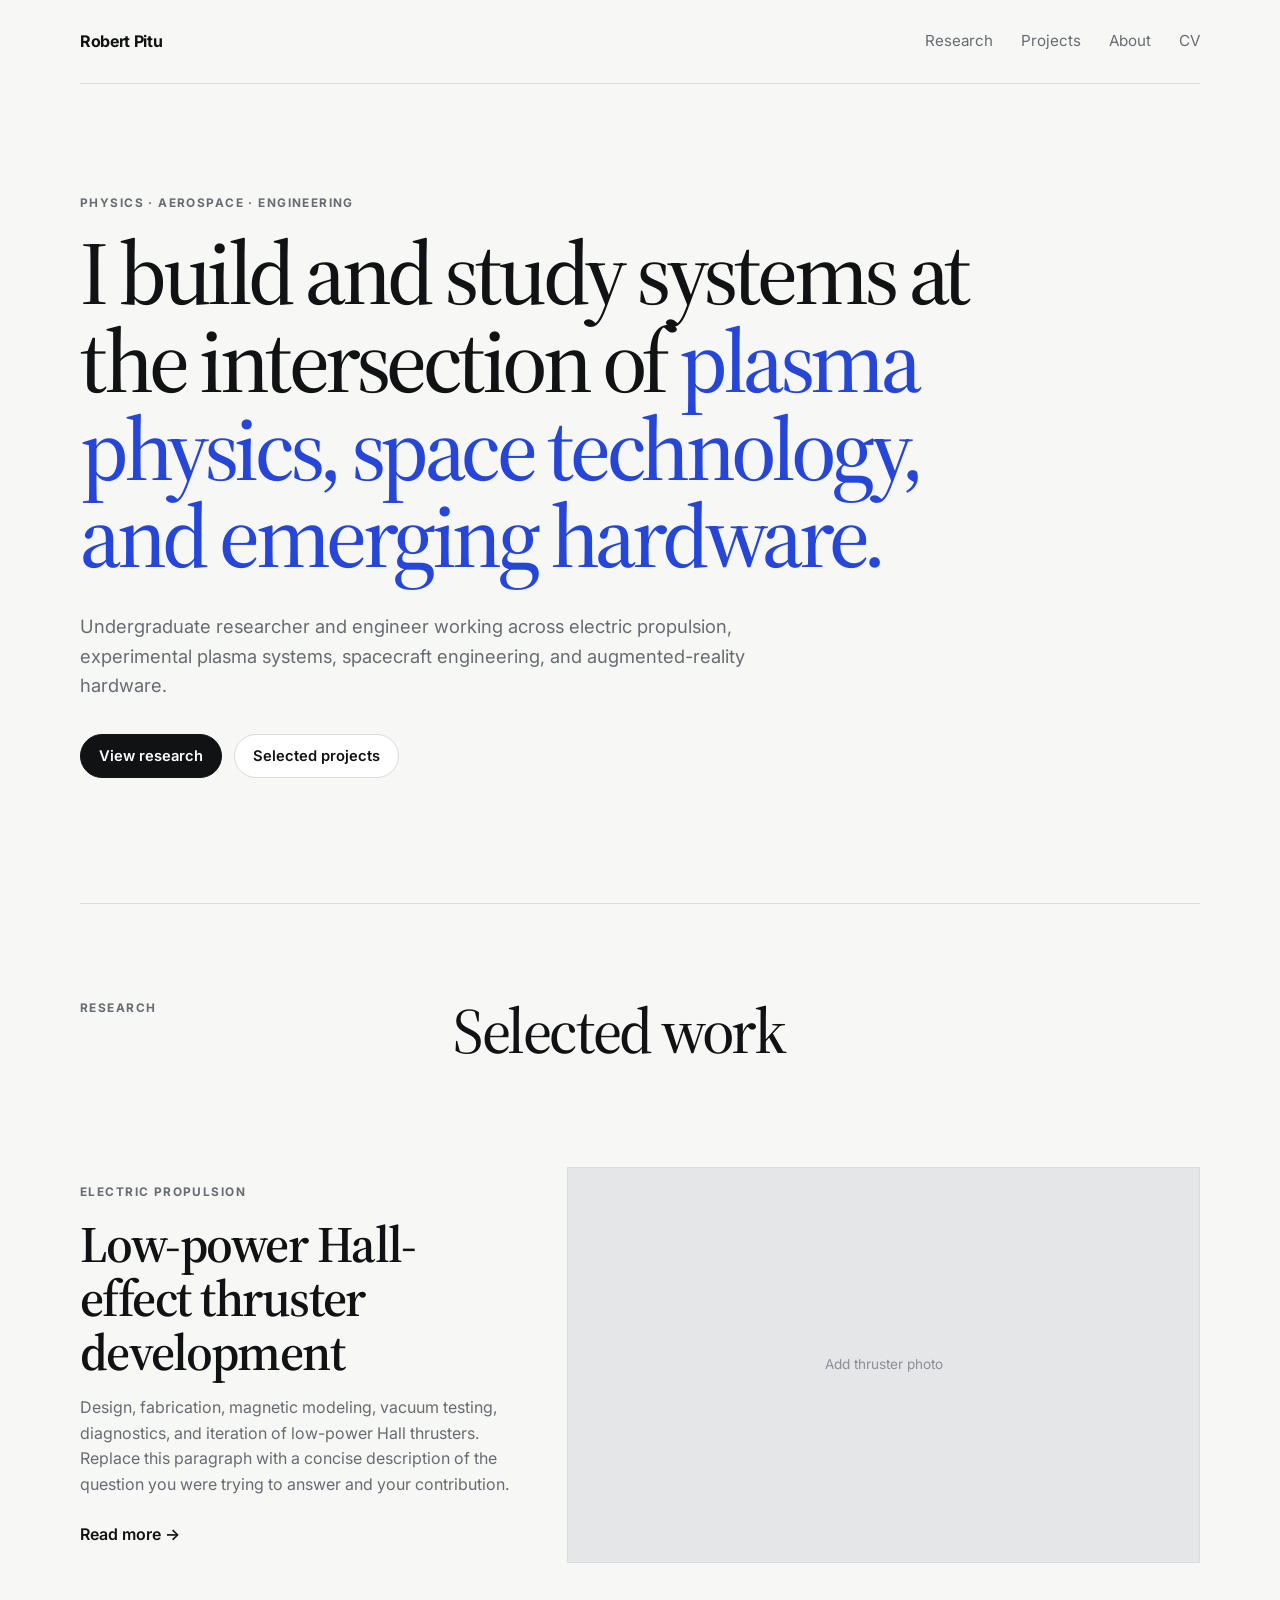
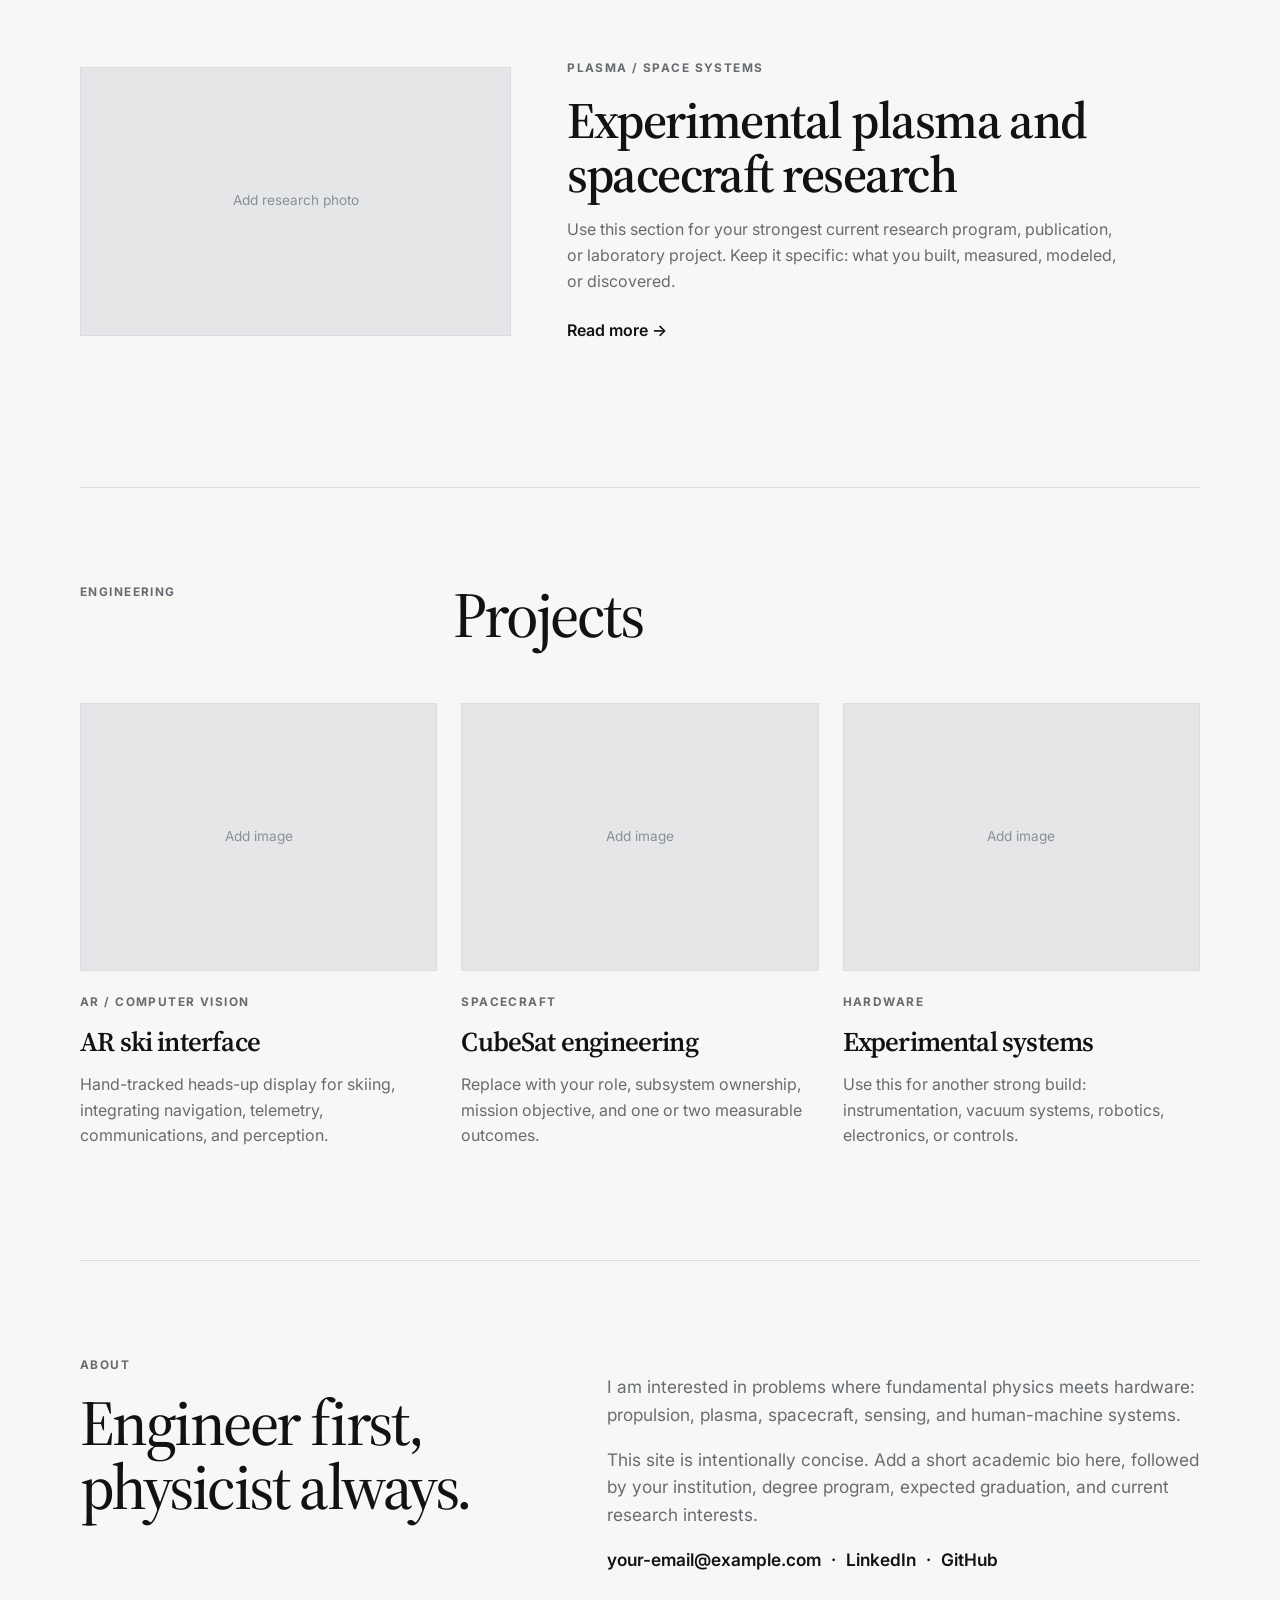
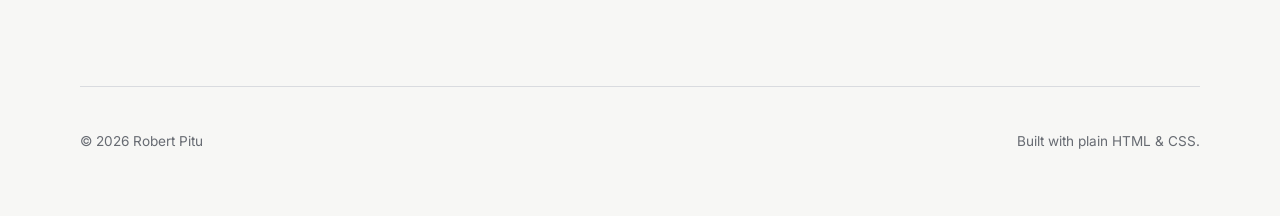
==== index.html @ 115cecb9 "Add files via upload" ====
<!doctype html>
<html lang="en">
<head>
  <meta charset="utf-8" />
  <meta name="viewport" content="width=device-width, initial-scale=1" />
  <meta name="description" content="Personal academic and engineering portfolio." />
  <title>Robert Pitu — Engineering & Research</title>
  <link rel="preconnect" href="https://fonts.googleapis.com">
  <link rel="preconnect" href="https://fonts.gstatic.com" crossorigin>
  <link href="https://fonts.googleapis.com/css2?family=Inter:wght@400;500;600;700&family=Source+Serif+4:opsz,wght@8..60,500;8..60,600&display=swap" rel="stylesheet">
  <link rel="stylesheet" href="styles.css" />
</head>
<body>
  <header class="site-header">
    <a class="brand" href="#top">Robert Pitu</a>
    <nav aria-label="Primary navigation">
      <a href="#research">Research</a>
      <a href="#projects">Projects</a>
      <a href="#about">About</a>
      <a href="assets/cv.pdf">CV</a>
    </nav>
  </header>

  <main id="top">
    <section class="hero">
      <p class="eyebrow">Physics · Aerospace · Engineering</p>
      <h1>I build and study systems at the intersection of <span>plasma physics, space technology, and emerging hardware.</span></h1>
      <p class="hero-copy">
        Undergraduate researcher and engineer working across electric propulsion, experimental plasma systems,
        spacecraft engineering, and augmented-reality hardware.
      </p>
      <div class="hero-links">
        <a class="button primary" href="#research">View research</a>
        <a class="button" href="#projects">Selected projects</a>
      </div>
    </section>

    <section id="research" class="section">
      <div class="section-heading">
        <p class="eyebrow">Research</p>
        <h2>Selected work</h2>
      </div>

      <article class="feature">
        <div class="feature-copy">
          <p class="meta">Electric Propulsion</p>
          <h3>Low-power Hall-effect thruster development</h3>
          <p>
            Design, fabrication, magnetic modeling, vacuum testing, diagnostics, and iteration of low-power Hall thrusters.
            Replace this paragraph with a concise description of the question you were trying to answer and your contribution.
          </p>
          <a href="#" class="text-link">Read more →</a>
        </div>
        <div class="media placeholder">
          <span>Add thruster photo</span>
        </div>
      </article>

      <article class="feature reverse">
        <div class="feature-copy">
          <p class="meta">Plasma / Space Systems</p>
          <h3>Experimental plasma and spacecraft research</h3>
          <p>
            Use this section for your strongest current research program, publication, or laboratory project.
            Keep it specific: what you built, measured, modeled, or discovered.
          </p>
          <a href="#" class="text-link">Read more →</a>
        </div>
        <div class="media placeholder">
          <span>Add research photo</span>
        </div>
      </article>
    </section>

    <section id="projects" class="section">
      <div class="section-heading">
        <p class="eyebrow">Engineering</p>
        <h2>Projects</h2>
      </div>

      <div class="project-grid">
        <article class="project-card">
          <div class="project-image placeholder"><span>Add image</span></div>
          <p class="meta">AR / Computer Vision</p>
          <h3>AR ski interface</h3>
          <p>Hand-tracked heads-up display for skiing, integrating navigation, telemetry, communications, and perception.</p>
        </article>

        <article class="project-card">
          <div class="project-image placeholder"><span>Add image</span></div>
          <p class="meta">Spacecraft</p>
          <h3>CubeSat engineering</h3>
          <p>Replace with your role, subsystem ownership, mission objective, and one or two measurable outcomes.</p>
        </article>

        <article class="project-card">
          <div class="project-image placeholder"><span>Add image</span></div>
          <p class="meta">Hardware</p>
          <h3>Experimental systems</h3>
          <p>Use this for another strong build: instrumentation, vacuum systems, robotics, electronics, or controls.</p>
        </article>
      </div>
    </section>

    <section id="about" class="section about">
      <div>
        <p class="eyebrow">About</p>
        <h2>Engineer first, physicist always.</h2>
      </div>
      <div class="about-copy">
        <p>
          I am interested in problems where fundamental physics meets hardware: propulsion, plasma,
          spacecraft, sensing, and human-machine systems.
        </p>
        <p>
          This site is intentionally concise. Add a short academic bio here, followed by your institution,
          degree program, expected graduation, and current research interests.
        </p>
        <p class="contact">
          <a href="mailto:your-email@example.com">your-email@example.com</a>
          <span>·</span>
          <a href="#">LinkedIn</a>
          <span>·</span>
          <a href="#">GitHub</a>
        </p>
      </div>
    </section>
  </main>

  <footer>
    <p>© <span id="year"></span> Robert Pitu</p>
    <p>Built with plain HTML & CSS.</p>
  </footer>

  <script src="script.js"></script>
</body>
</html>
---- styles.css ----
:root {
  --bg: #f7f7f5;
  --surface: #ffffff;
  --text: #111214;
  --muted: #676b72;
  --line: #d9dbdf;
  --accent: #2646d8;
  --max: 1120px;
}

* { box-sizing: border-box; }

html {
  scroll-behavior: smooth;
}

body {
  margin: 0;
  background: var(--bg);
  color: var(--text);
  font-family: Inter, system-ui, -apple-system, BlinkMacSystemFont, "Segoe UI", sans-serif;
  line-height: 1.6;
}

a {
  color: inherit;
  text-decoration: none;
}

.site-header {
  width: min(calc(100% - 40px), var(--max));
  margin: 0 auto;
  min-height: 84px;
  display: flex;
  align-items: center;
  justify-content: space-between;
  border-bottom: 1px solid var(--line);
}

.brand {
  font-weight: 700;
  letter-spacing: -0.02em;
}

nav {
  display: flex;
  gap: 28px;
  font-size: 0.95rem;
  color: var(--muted);
}

nav a:hover,
.text-link:hover,
.contact a:hover {
  color: var(--accent);
}

main,
footer {
  width: min(calc(100% - 40px), var(--max));
  margin: 0 auto;
}

.hero {
  padding: 110px 0 125px;
  max-width: 930px;
}

.eyebrow,
.meta {
  margin: 0 0 16px;
  text-transform: uppercase;
  letter-spacing: 0.12em;
  font-size: 0.74rem;
  font-weight: 700;
  color: var(--muted);
}

.hero h1,
.section h2,
.feature h3,
.project-card h3 {
  font-family: "Source Serif 4", Georgia, serif;
}

.hero h1 {
  margin: 0;
  font-size: clamp(3rem, 7vw, 6.8rem);
  line-height: 0.98;
  letter-spacing: -0.05em;
  font-weight: 500;
}

.hero h1 span {
  color: var(--accent);
}

.hero-copy {
  max-width: 720px;
  margin: 32px 0 0;
  font-size: 1.15rem;
  color: var(--muted);
}

.hero-links {
  display: flex;
  gap: 12px;
  margin-top: 34px;
}

.button {
  display: inline-flex;
  align-items: center;
  justify-content: center;
  min-height: 44px;
  padding: 0 18px;
  border: 1px solid var(--line);
  border-radius: 999px;
  background: var(--surface);
  font-size: 0.92rem;
  font-weight: 600;
}

.button.primary {
  background: var(--text);
  border-color: var(--text);
  color: white;
}

.section {
  padding: 95px 0;
  border-top: 1px solid var(--line);
}

.section-heading {
  display: grid;
  grid-template-columns: 1fr 2fr;
  align-items: start;
  margin-bottom: 56px;
}

.section h2 {
  margin: 0;
  font-size: clamp(2.3rem, 5vw, 4.3rem);
  letter-spacing: -0.04em;
  line-height: 1;
  font-weight: 500;
}

.feature {
  display: grid;
  grid-template-columns: 0.92fr 1.35fr;
  gap: 56px;
  align-items: center;
  padding: 48px 0;
}

.feature.reverse .feature-copy {
  order: 2;
}

.feature.reverse .media {
  order: 1;
}

.feature h3,
.project-card h3 {
  margin: 0 0 14px;
  line-height: 1.05;
  letter-spacing: -0.03em;
  font-weight: 600;
}

.feature h3 {
  font-size: clamp(2rem, 4vw, 3.4rem);
}

.feature-copy p:not(.meta) {
  color: var(--muted);
  max-width: 560px;
}

.text-link {
  display: inline-block;
  margin-top: 8px;
  font-weight: 600;
}

.media,
.project-image {
  background: #e5e6e8;
  overflow: hidden;
}

.media {
  aspect-ratio: 16 / 10;
}

.project-image {
  aspect-ratio: 4 / 3;
  margin-bottom: 22px;
}

.media img,
.project-image img {
  width: 100%;
  height: 100%;
  object-fit: cover;
  display: block;
}

.placeholder {
  display: grid;
  place-items: center;
  color: #8b8f96;
  font-size: 0.85rem;
  border: 1px solid #dadce0;
}

.project-grid {
  display: grid;
  grid-template-columns: repeat(3, 1fr);
  gap: 24px;
}

.project-card h3 {
  font-size: 1.7rem;
}

.project-card p:last-child {
  color: var(--muted);
}

.about {
  display: grid;
  grid-template-columns: 1fr 1.3fr;
  gap: 70px;
}

.about-copy {
  font-size: 1.08rem;
  color: var(--muted);
}

.contact {
  display: flex;
  flex-wrap: wrap;
  gap: 10px;
  color: var(--text);
  font-weight: 600;
}

footer {
  display: flex;
  justify-content: space-between;
  gap: 20px;
  padding: 30px 0 50px;
  border-top: 1px solid var(--line);
  color: var(--muted);
  font-size: 0.85rem;
}

@media (max-width: 760px) {
  .site-header {
    min-height: 72px;
  }

  nav {
    gap: 14px;
    font-size: 0.83rem;
  }

  nav a:nth-child(3) {
    display: none;
  }

  .hero {
    padding: 80px 0 90px;
  }

  .section {
    padding: 72px 0;
  }

  .section-heading,
  .feature,
  .about {
    grid-template-columns: 1fr;
  }

  .section-heading {
    gap: 10px;
  }

  .feature {
    gap: 26px;
  }

  .feature.reverse .feature-copy,
  .feature.reverse .media {
    order: initial;
  }

  .project-grid {
    grid-template-columns: 1fr;
    gap: 46px;
  }

  footer {
    flex-direction: column;
  }
}
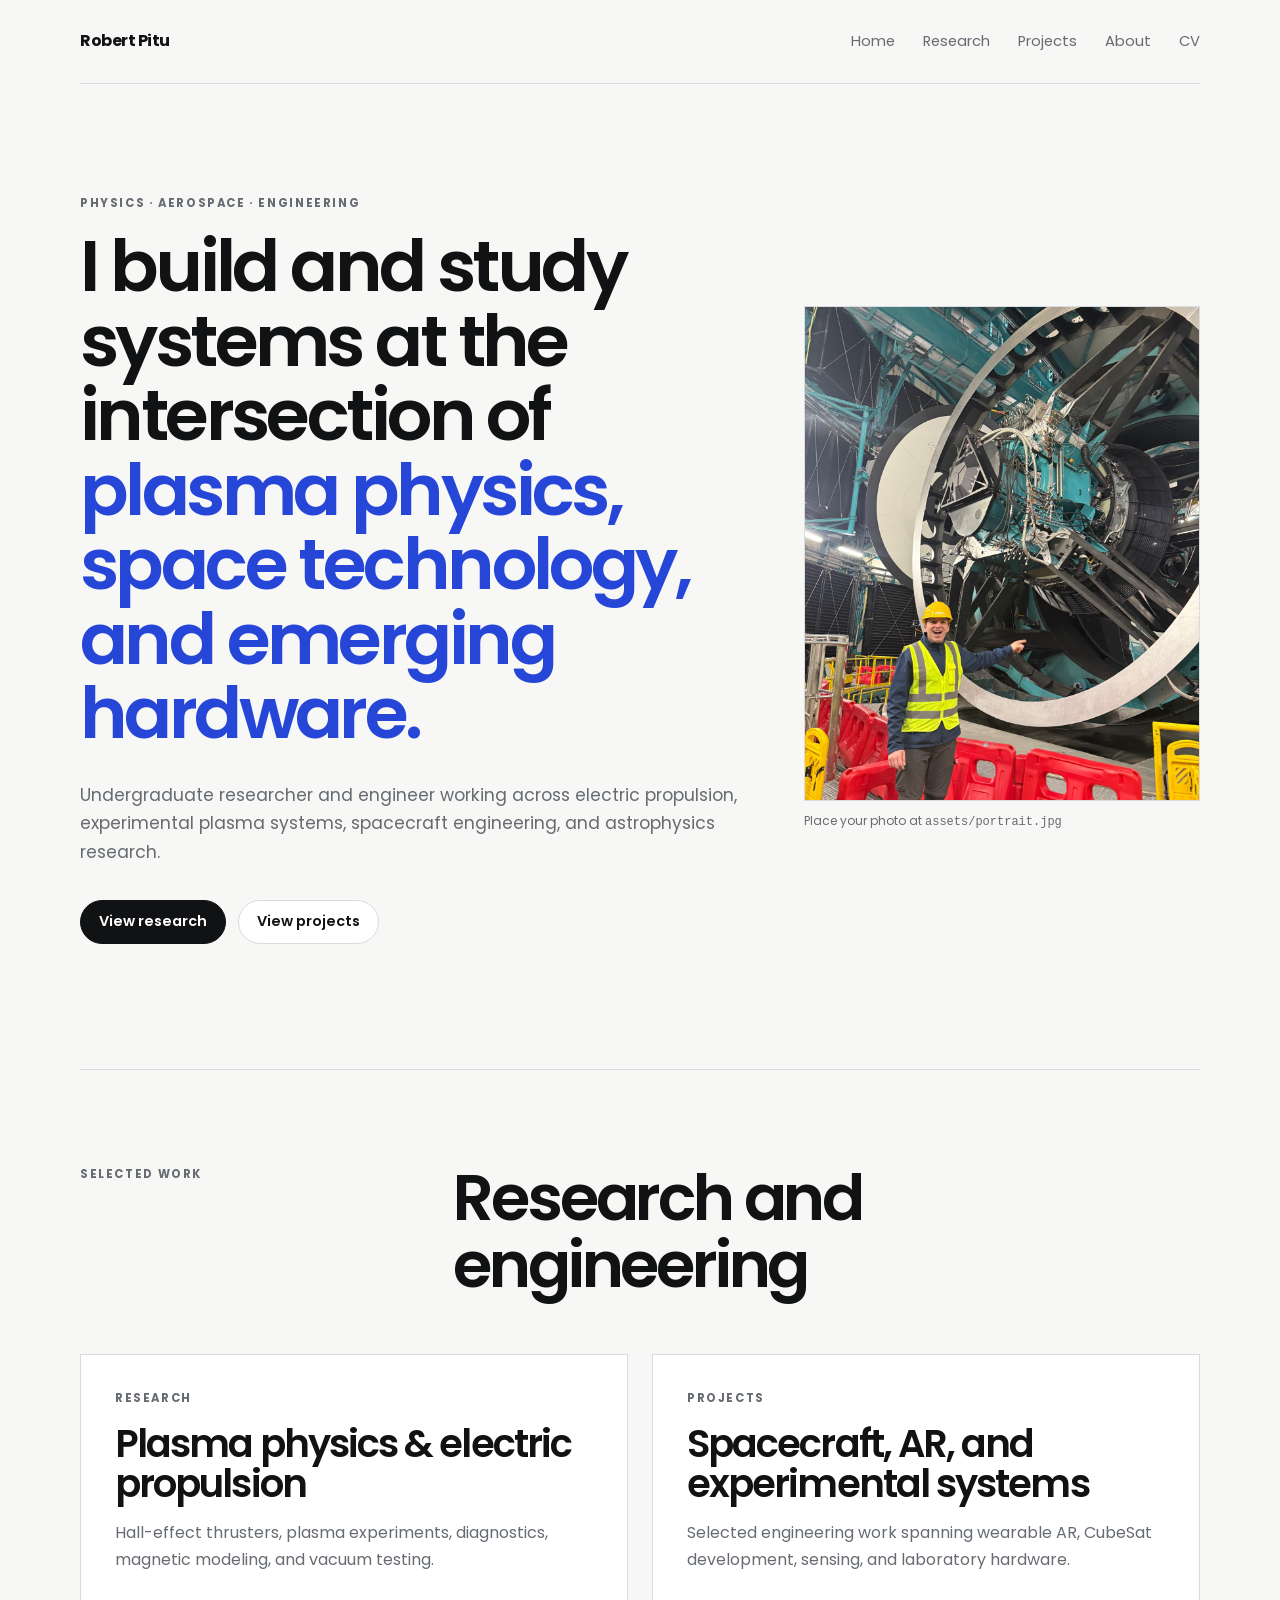
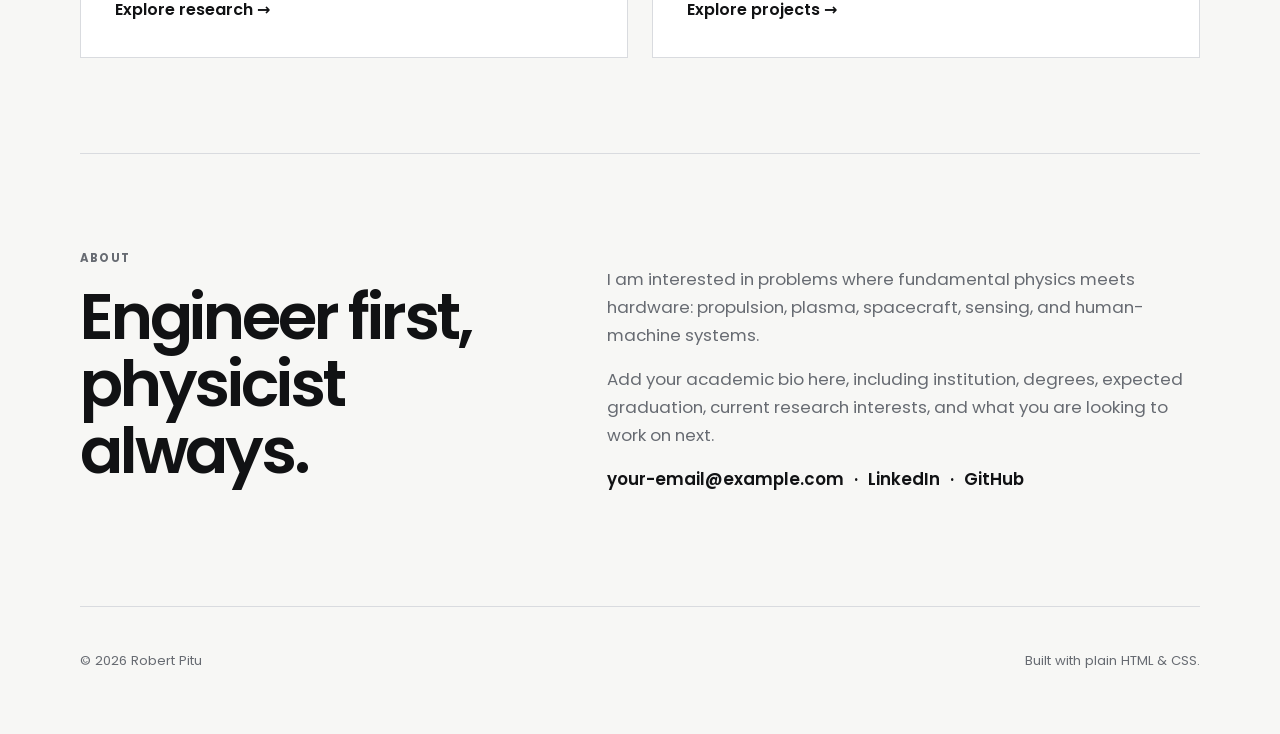
==== commit 3a8a59e9: "Images" ====
--- a/index.html
+++ b/index.html
@@ -3,102 +3,76 @@
 <head>
   <meta charset="utf-8" />
   <meta name="viewport" content="width=device-width, initial-scale=1" />
-  <meta name="description" content="Personal academic and engineering portfolio." />
+  <meta name="description" content="Robert Pitu — engineering, physics, and research portfolio." />
   <title>Robert Pitu — Engineering & Research</title>
+
   <link rel="preconnect" href="https://fonts.googleapis.com">
   <link rel="preconnect" href="https://fonts.gstatic.com" crossorigin>
-  <link href="https://fonts.googleapis.com/css2?family=Inter:wght@400;500;600;700&family=Source+Serif+4:opsz,wght@8..60,500;8..60,600&display=swap" rel="stylesheet">
+  <link href="https://fonts.googleapis.com/css2?family=Poppins:wght@400;500;600;700&display=swap" rel="stylesheet">
   <link rel="stylesheet" href="styles.css" />
+
 </head>
 <body>
+
   <header class="site-header">
-    <a class="brand" href="#top">Robert Pitu</a>
+    <a class="brand" href="index.html">Robert Pitu</a>
     <nav aria-label="Primary navigation">
-      <a href="#research">Research</a>
-      <a href="#projects">Projects</a>
-      <a href="#about">About</a>
+      <a href="index.html">Home</a>
+      <a href="research.html">Research</a>
+      <a href="projects.html">Projects</a>
+      <a href="index.html#about">About</a>
       <a href="assets/cv.pdf">CV</a>
     </nav>
   </header>
 
-  <main id="top">
-    <section class="hero">
-      <p class="eyebrow">Physics · Aerospace · Engineering</p>
-      <h1>I build and study systems at the intersection of <span>plasma physics, space technology, and emerging hardware.</span></h1>
-      <p class="hero-copy">
-        Undergraduate researcher and engineer working across electric propulsion, experimental plasma systems,
-        spacecraft engineering, and augmented-reality hardware.
-      </p>
-      <div class="hero-links">
-        <a class="button primary" href="#research">View research</a>
-        <a class="button" href="#projects">Selected projects</a>
+
+  <main>
+    <section class="hero hero-split">
+      <div class="hero-copy-wrap">
+        <p class="eyebrow">Physics · Aerospace · Engineering</p>
+        <h1>
+          I build and study systems at the intersection of
+          <span>plasma physics, space technology, and emerging hardware.</span>
+        </h1>
+        <p class="hero-copy">
+          Undergraduate researcher and engineer working across electric propulsion,
+          experimental plasma systems, spacecraft engineering, and astrophysics research.
+        </p>
+
+        <div class="hero-links">
+          <a class="button primary" href="research.html">View research</a>
+          <a class="button" href="projects.html">View projects</a>
+        </div>
+      </div>
+
+      <div class="portrait-shell">
+        <div class="portrait placeholder">
+          <span><img src="assets/personal1.jpeg" alt="Image1"></span>
+        </div>
+        <p class="portrait-note">Place your photo at <code>assets/portrait.jpg</code></p>
       </div>
     </section>
 
-    <section id="research" class="section">
+    <section class="section landing-intro">
       <div class="section-heading">
-        <p class="eyebrow">Research</p>
-        <h2>Selected work</h2>
+        <p class="eyebrow">Selected work</p>
+        <h2>Research and engineering</h2>
       </div>
 
-      <article class="feature">
-        <div class="feature-copy">
-          <p class="meta">Electric Propulsion</p>
-          <h3>Low-power Hall-effect thruster development</h3>
-          <p>
-            Design, fabrication, magnetic modeling, vacuum testing, diagnostics, and iteration of low-power Hall thrusters.
-            Replace this paragraph with a concise description of the question you were trying to answer and your contribution.
-          </p>
-          <a href="#" class="text-link">Read more →</a>
-        </div>
-        <div class="media placeholder">
-          <span>Add thruster photo</span>
-        </div>
-      </article>
+      <div class="landing-cards">
+        <a class="landing-card" href="research.html">
+          <p class="meta">Research</p>
+          <h3>Plasma physics & electric propulsion</h3>
+          <p>Hall-effect thrusters, plasma experiments, diagnostics, magnetic modeling, and vacuum testing.</p>
+          <span class="text-link">Explore research →</span>
+        </a>
 
-      <article class="feature reverse">
-        <div class="feature-copy">
-          <p class="meta">Plasma / Space Systems</p>
-          <h3>Experimental plasma and spacecraft research</h3>
-          <p>
-            Use this section for your strongest current research program, publication, or laboratory project.
-            Keep it specific: what you built, measured, modeled, or discovered.
-          </p>
-          <a href="#" class="text-link">Read more →</a>
-        </div>
-        <div class="media placeholder">
-          <span>Add research photo</span>
-        </div>
-      </article>
-    </section>
-
-    <section id="projects" class="section">
-      <div class="section-heading">
-        <p class="eyebrow">Engineering</p>
-        <h2>Projects</h2>
-      </div>
-
-      <div class="project-grid">
-        <article class="project-card">
-          <div class="project-image placeholder"><span>Add image</span></div>
-          <p class="meta">AR / Computer Vision</p>
-          <h3>AR ski interface</h3>
-          <p>Hand-tracked heads-up display for skiing, integrating navigation, telemetry, communications, and perception.</p>
-        </article>
-
-        <article class="project-card">
-          <div class="project-image placeholder"><span>Add image</span></div>
-          <p class="meta">Spacecraft</p>
-          <h3>CubeSat engineering</h3>
-          <p>Replace with your role, subsystem ownership, mission objective, and one or two measurable outcomes.</p>
-        </article>
-
-        <article class="project-card">
-          <div class="project-image placeholder"><span>Add image</span></div>
-          <p class="meta">Hardware</p>
-          <h3>Experimental systems</h3>
-          <p>Use this for another strong build: instrumentation, vacuum systems, robotics, electronics, or controls.</p>
-        </article>
+        <a class="landing-card" href="projects.html">
+          <p class="meta">Projects</p>
+          <h3>Spacecraft, AR, and experimental systems</h3>
+          <p>Selected engineering work spanning wearable AR, CubeSat development, sensing, and laboratory hardware.</p>
+          <span class="text-link">Explore projects →</span>
+        </a>
       </div>
     </section>
 
@@ -107,15 +81,18 @@
         <p class="eyebrow">About</p>
         <h2>Engineer first, physicist always.</h2>
       </div>
+
       <div class="about-copy">
         <p>
-          I am interested in problems where fundamental physics meets hardware: propulsion, plasma,
-          spacecraft, sensing, and human-machine systems.
+          I am interested in problems where fundamental physics meets hardware:
+          propulsion, plasma, spacecraft, sensing, and human-machine systems.
         </p>
+
         <p>
-          This site is intentionally concise. Add a short academic bio here, followed by your institution,
-          degree program, expected graduation, and current research interests.
+          Add your academic bio here, including institution, degrees, expected graduation,
+          current research interests, and what you are looking to work on next.
         </p>
+
         <p class="contact">
           <a href="mailto:your-email@example.com">your-email@example.com</a>
           <span>·</span>
@@ -127,11 +104,12 @@
     </section>
   </main>
 
+
   <footer>
     <p>© <span id="year"></span> Robert Pitu</p>
     <p>Built with plain HTML & CSS.</p>
   </footer>
+  <script src="script.js"></script>
 
-  <script src="script.js"></script>
 </body>
 </html>
--- a/styles.css
+++ b/styles.css
@@ -10,22 +10,17 @@
 
 * { box-sizing: border-box; }
 
-html {
-  scroll-behavior: smooth;
-}
+html { scroll-behavior: smooth; }
 
 body {
   margin: 0;
   background: var(--bg);
   color: var(--text);
-  font-family: Inter, system-ui, -apple-system, BlinkMacSystemFont, "Segoe UI", sans-serif;
-  line-height: 1.6;
-}
-
-a {
-  color: inherit;
-  text-decoration: none;
-}
+  font-family: "Poppins", system-ui, -apple-system, BlinkMacSystemFont, "Segoe UI", sans-serif;
+  line-height: 1.65;
+}
+
+a { color: inherit; text-decoration: none; }
 
 .site-header {
   width: min(calc(100% - 40px), var(--max));
@@ -39,13 +34,13 @@
 
 .brand {
   font-weight: 700;
-  letter-spacing: -0.02em;
+  letter-spacing: -0.03em;
 }
 
 nav {
   display: flex;
   gap: 28px;
-  font-size: 0.95rem;
+  font-size: 0.92rem;
   color: var(--muted);
 }
 
@@ -61,34 +56,43 @@
   margin: 0 auto;
 }
 
-.hero {
-  padding: 110px 0 125px;
-  max-width: 930px;
-}
-
 .eyebrow,
 .meta {
   margin: 0 0 16px;
   text-transform: uppercase;
-  letter-spacing: 0.12em;
-  font-size: 0.74rem;
+  letter-spacing: 0.14em;
+  font-size: 0.72rem;
   font-weight: 700;
   color: var(--muted);
 }
 
+/* LANDING */
+
+.hero {
+  padding: 110px 0 125px;
+}
+
+.hero-split {
+  display: grid;
+  grid-template-columns: minmax(0, 1.25fr) minmax(280px, 0.75fr);
+  gap: 64px;
+  align-items: center;
+}
+
 .hero h1,
+.page-hero h1,
 .section h2,
-.feature h3,
-.project-card h3 {
-  font-family: "Source Serif 4", Georgia, serif;
+.feature h2,
+.project h2,
+.landing-card h3 {
+  margin: 0;
+  line-height: 1.04;
+  letter-spacing: -0.05em;
+  font-weight: 600;
 }
 
 .hero h1 {
-  margin: 0;
-  font-size: clamp(3rem, 7vw, 6.8rem);
-  line-height: 0.98;
-  letter-spacing: -0.05em;
-  font-weight: 500;
+  font-size: clamp(2.8rem, 5.6vw, 5.6rem);
 }
 
 .hero h1 span {
@@ -96,9 +100,9 @@
 }
 
 .hero-copy {
-  max-width: 720px;
-  margin: 32px 0 0;
-  font-size: 1.15rem;
+  max-width: 760px;
+  margin: 30px 0 0;
+  font-size: 1.08rem;
   color: var(--muted);
 }
 
@@ -117,7 +121,7 @@
   border: 1px solid var(--line);
   border-radius: 999px;
   background: var(--surface);
-  font-size: 0.92rem;
+  font-size: 0.9rem;
   font-weight: 600;
 }
 
@@ -127,6 +131,35 @@
   color: white;
 }
 
+.portrait-shell {
+  align-self: stretch;
+  display: flex;
+  flex-direction: column;
+  justify-content: center;
+}
+
+.portrait {
+  width: 100%;
+  aspect-ratio: 4 / 5;
+  background: #e5e6e8;
+  overflow: hidden;
+}
+
+.portrait img {
+  width: 100%;
+  height: 100%;
+  object-fit: cover;
+  display: block;
+}
+
+.portrait-note {
+  margin: 10px 0 0;
+  color: var(--muted);
+  font-size: 0.75rem;
+}
+
+/* GENERAL */
+
 .section {
   padding: 95px 0;
   border-top: 1px solid var(--line);
@@ -140,12 +173,59 @@
 }
 
 .section h2 {
-  margin: 0;
-  font-size: clamp(2.3rem, 5vw, 4.3rem);
-  letter-spacing: -0.04em;
-  line-height: 1;
-  font-weight: 500;
-}
+  font-size: clamp(2.2rem, 5vw, 4.1rem);
+}
+
+.page-hero {
+  padding: 110px 0 90px;
+  max-width: 900px;
+}
+
+.page-hero h1 {
+  font-size: clamp(3rem, 6vw, 5.6rem);
+}
+
+.page-hero > p:last-child {
+  max-width: 760px;
+  margin-top: 28px;
+  color: var(--muted);
+  font-size: 1.08rem;
+}
+
+.landing-cards {
+  display: grid;
+  grid-template-columns: 1fr 1fr;
+  gap: 24px;
+}
+
+.landing-card {
+  display: block;
+  padding: 34px;
+  background: var(--surface);
+  border: 1px solid var(--line);
+  transition: transform 160ms ease, border-color 160ms ease;
+}
+
+.landing-card:hover {
+  transform: translateY(-3px);
+  border-color: #b8bcc4;
+}
+
+.landing-card h3 {
+  font-size: clamp(1.8rem, 3vw, 2.8rem);
+}
+
+.landing-card p:not(.meta) {
+  color: var(--muted);
+}
+
+.text-link {
+  display: inline-block;
+  margin-top: 8px;
+  font-weight: 600;
+}
+
+/* RESEARCH */
 
 .feature {
   display: grid;
@@ -155,50 +235,23 @@
   padding: 48px 0;
 }
 
-.feature.reverse .feature-copy {
-  order: 2;
-}
-
-.feature.reverse .media {
-  order: 1;
-}
-
-.feature h3,
-.project-card h3 {
-  margin: 0 0 14px;
-  line-height: 1.05;
-  letter-spacing: -0.03em;
-  font-weight: 600;
-}
-
-.feature h3 {
-  font-size: clamp(2rem, 4vw, 3.4rem);
-}
-
-.feature-copy p:not(.meta) {
+.feature.reverse .feature-copy { order: 2; }
+.feature.reverse .media { order: 1; }
+
+.feature h2,
+.project h2 {
+  font-size: clamp(1.9rem, 4vw, 3.2rem);
+}
+
+.feature-copy > p:not(.meta) {
   color: var(--muted);
   max-width: 560px;
 }
 
-.text-link {
-  display: inline-block;
-  margin-top: 8px;
-  font-weight: 600;
-}
-
-.media,
-.project-image {
+.media {
+  aspect-ratio: 16 / 10;
   background: #e5e6e8;
   overflow: hidden;
-}
-
-.media {
-  aspect-ratio: 16 / 10;
-}
-
-.project-image {
-  aspect-ratio: 4 / 3;
-  margin-bottom: 22px;
 }
 
 .media img,
@@ -209,27 +262,77 @@
   display: block;
 }
 
+/* PROJECTS */
+
+.projects-list {
+  display: grid;
+  gap: 34px;
+}
+
+.project {
+  display: grid;
+  grid-template-columns: minmax(0, 0.78fr) minmax(0, 1.22fr);
+  gap: 44px;
+  padding: 34px;
+  background: var(--surface);
+  border: 1px solid var(--line);
+}
+
+.project-info {
+  display: flex;
+  flex-direction: column;
+  justify-content: center;
+  min-width: 0;
+}
+
+.project-description {
+  margin: 12px 0 20px;
+  color: var(--muted);
+  font-size: 0.98rem;
+}
+
+.project-points {
+  margin: 0;
+  padding-left: 1.2rem;
+  color: var(--text);
+}
+
+.project-points li {
+  margin: 0 0 10px;
+  padding-left: 3px;
+}
+
+.project-points li::marker {
+  color: var(--accent);
+}
+
+.project-gallery {
+  display: grid;
+  grid-template-columns: 1.55fr 1fr;
+  grid-template-rows: 1fr 1fr;
+  gap: 12px;
+  min-height: 420px;
+}
+
+.project-image {
+  min-height: 0;
+  background: #e5e6e8;
+  overflow: hidden;
+}
+
+.project-image-large {
+  grid-row: 1 / 3;
+}
+
 .placeholder {
   display: grid;
   place-items: center;
   color: #8b8f96;
-  font-size: 0.85rem;
+  font-size: 0.82rem;
   border: 1px solid #dadce0;
 }
 
-.project-grid {
-  display: grid;
-  grid-template-columns: repeat(3, 1fr);
-  gap: 24px;
-}
-
-.project-card h3 {
-  font-size: 1.7rem;
-}
-
-.project-card p:last-child {
-  color: var(--muted);
-}
+/* ABOUT */
 
 .about {
   display: grid;
@@ -238,7 +341,7 @@
 }
 
 .about-copy {
-  font-size: 1.08rem;
+  font-size: 1.05rem;
   color: var(--muted);
 }
 
@@ -257,7 +360,24 @@
   padding: 30px 0 50px;
   border-top: 1px solid var(--line);
   color: var(--muted);
-  font-size: 0.85rem;
+  font-size: 0.82rem;
+}
+
+/* RESPONSIVE */
+
+@media (max-width: 900px) {
+  .hero-split,
+  .project {
+    grid-template-columns: 1fr;
+  }
+
+  .portrait-shell {
+    max-width: 520px;
+  }
+
+  .project-gallery {
+    min-height: 390px;
+  }
 }
 
 @media (max-width: 760px) {
@@ -267,14 +387,15 @@
 
   nav {
     gap: 14px;
-    font-size: 0.83rem;
-  }
-
-  nav a:nth-child(3) {
+    font-size: 0.8rem;
+  }
+
+  nav a:nth-child(4) {
     display: none;
   }
 
-  .hero {
+  .hero,
+  .page-hero {
     padding: 80px 0 90px;
   }
 
@@ -284,7 +405,8 @@
 
   .section-heading,
   .feature,
-  .about {
+  .about,
+  .landing-cards {
     grid-template-columns: 1fr;
   }
 
@@ -301,12 +423,38 @@
     order: initial;
   }
 
-  .project-grid {
-    grid-template-columns: 1fr;
-    gap: 46px;
+  .project {
+    padding: 22px;
+    gap: 28px;
+  }
+
+  .project-gallery {
+    grid-template-columns: 1fr 1fr;
+    grid-template-rows: auto auto;
+    min-height: 0;
+  }
+
+  .project-image {
+    aspect-ratio: 4 / 3;
+  }
+
+  .project-image-large {
+    grid-column: 1 / 3;
+    grid-row: auto;
+    aspect-ratio: 16 / 9;
   }
 
   footer {
     flex-direction: column;
   }
 }
+
+@media (max-width: 520px) {
+  .project-gallery {
+    grid-template-columns: 1fr;
+  }
+
+  .project-image-large {
+    grid-column: auto;
+  }
+}
